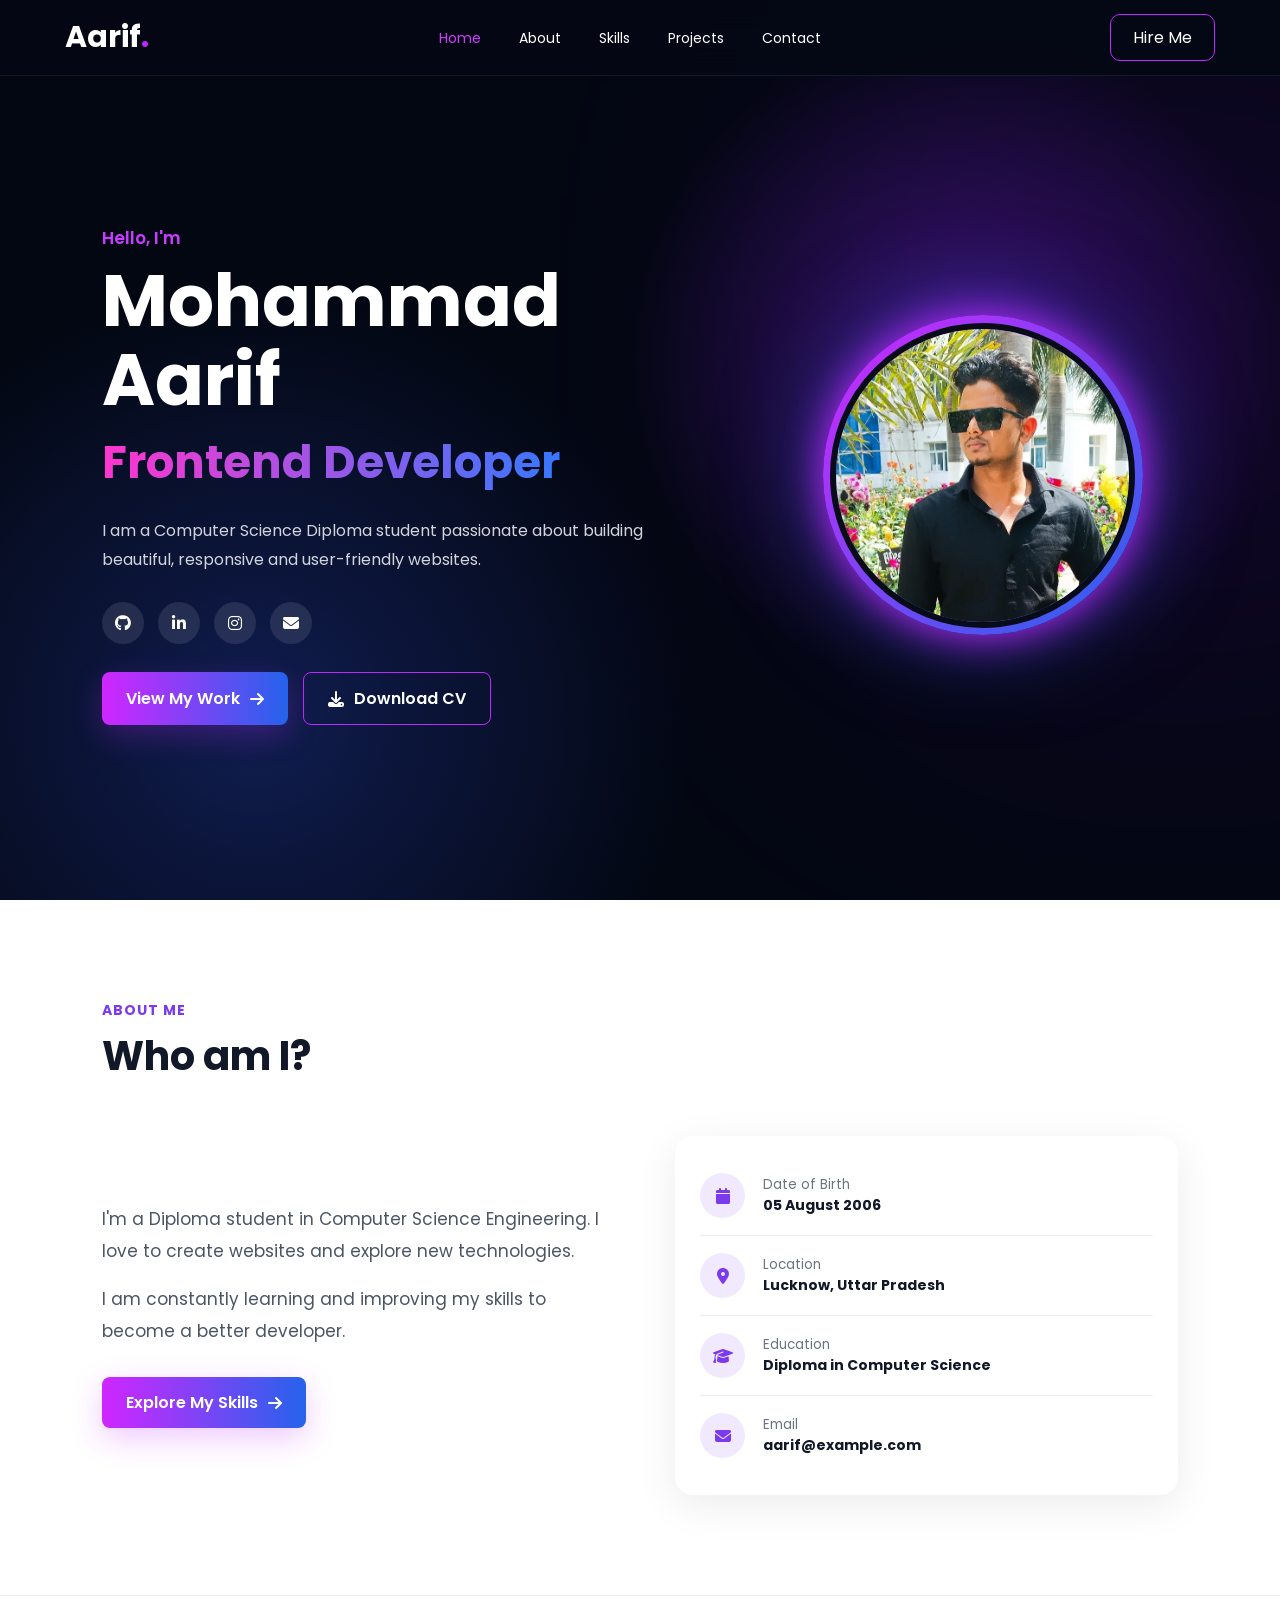
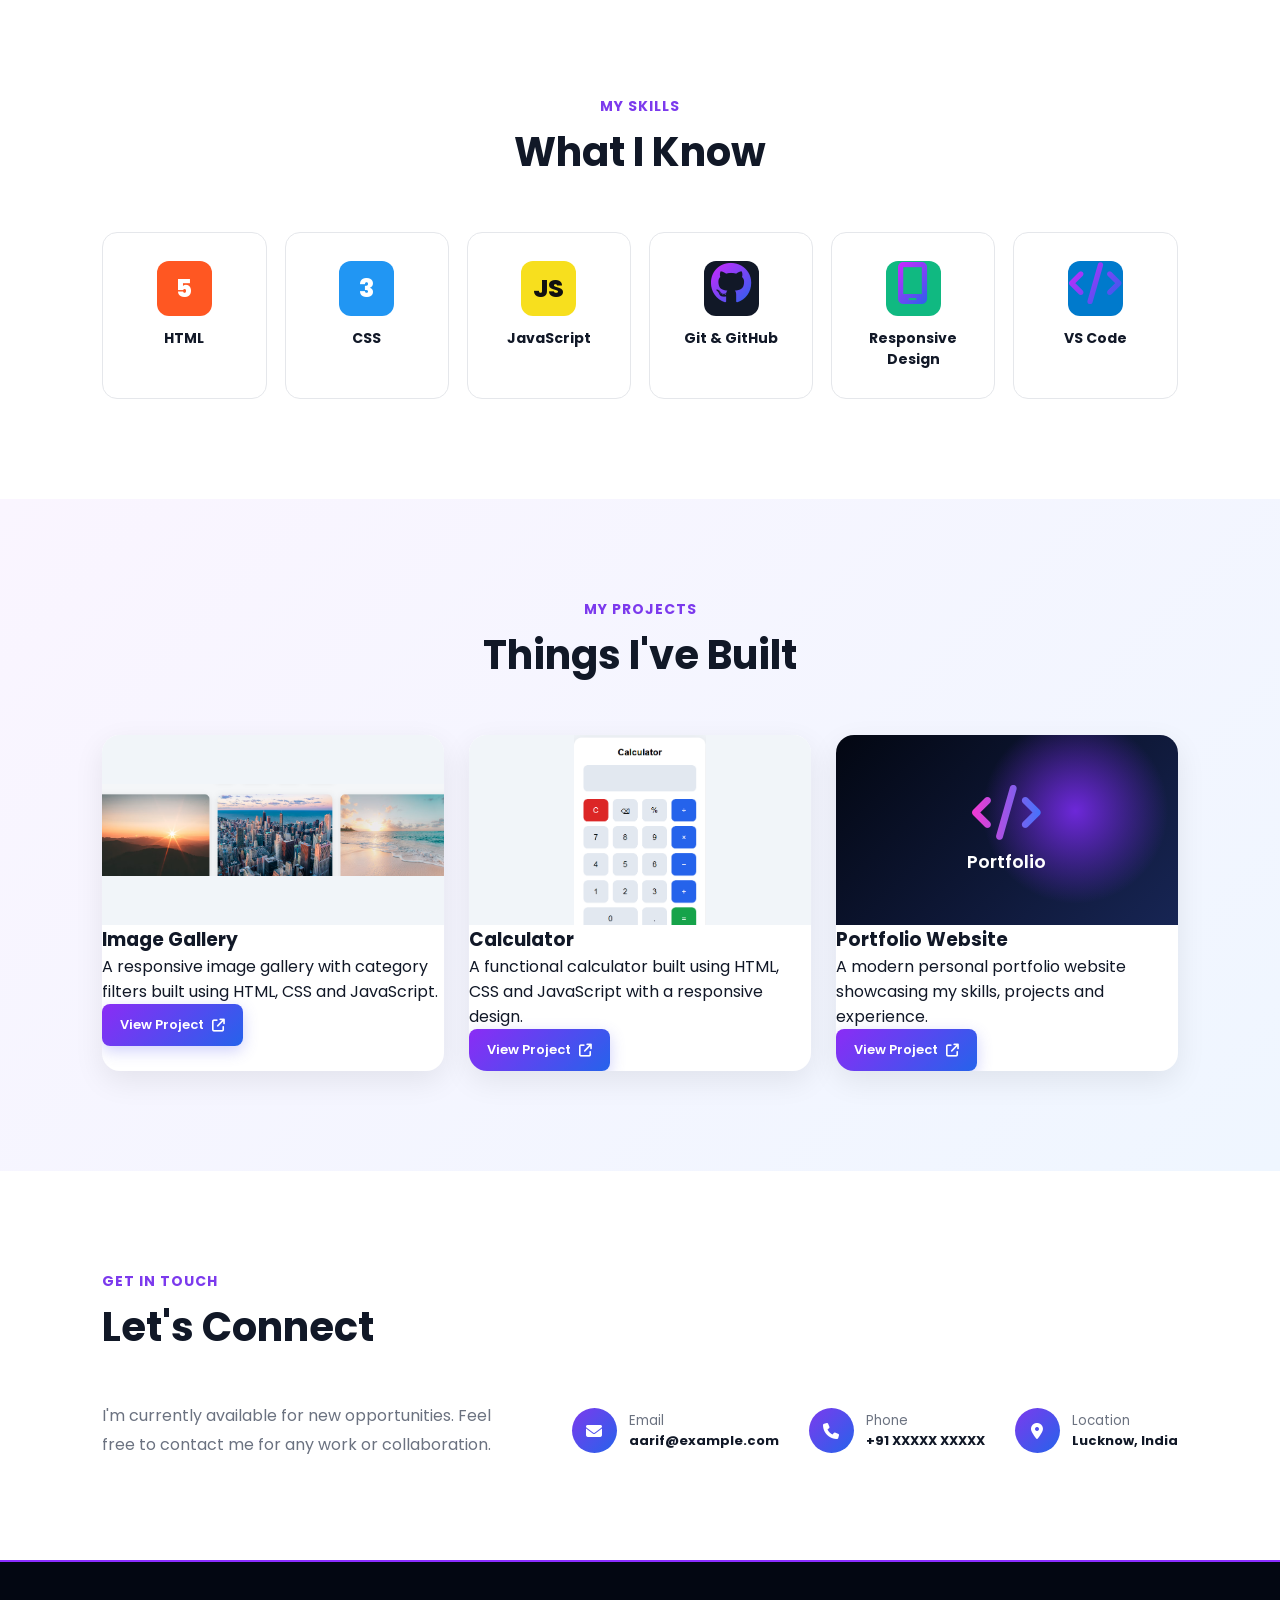
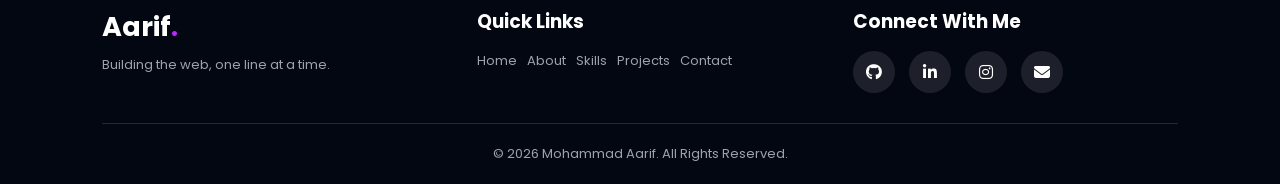
==== Task 3     portfolio/index.html @ 103c1649 "Added CodeAlpha Frontend Development Tasks" ====
<!doctype html>
<html lang="en">
  <head>
    <meta charset="UTF-8" />
    <meta name="viewport" content="width=device-width, initial-scale=1.0" />

    <title>Mohammad Aarif | Frontend Developer</title>

    <link rel="stylesheet" href="style.css" />

    <!-- Font Awesome Icons -->
    <link
      rel="stylesheet"
      href="https://cdnjs.cloudflare.com/ajax/libs/font-awesome/6.5.2/css/all.min.css"
    />
  </head>

  <body>
    <!-- NAVBAR -->
    <header>
      <nav class="navbar">
        <a href="#home" class="logo"> Aarif<span>.</span> </a>

        <ul class="nav-links">
          <li><a href="#home" class="active">Home</a></li>
          <li><a href="#about">About</a></li>
          <li><a href="#skills">Skills</a></li>
          <li><a href="#projects">Projects</a></li>
          <li><a href="#contact">Contact</a></li>
        </ul>

        <a href="#contact" class="hire-btn">Hire Me</a>
      </nav>
    </header>

    <!-- HOME -->
    <section id="home" class="hero">
      <div class="hero-content">
        <p class="hello">Hello, I'm</p>

        <h1>Mohammad Aarif</h1>

        <h2>
          <span>Frontend Developer</span>
        </h2>

        <p class="hero-description">
          I am a Computer Science Diploma student passionate about building
          beautiful, responsive and user-friendly websites.
        </p>

        <div class="social-icons">
          <a href="#" target="_blank">
            <i class="fa-brands fa-github"></i>
          </a>

          <a href="#" target="_blank">
            <i class="fa-brands fa-linkedin-in"></i>
          </a>

          <a href="#" target="_blank">
            <i class="fa-brands fa-instagram"></i>
          </a>

          <a href="mailto:aarif@example.com">
            <i class="fa-solid fa-envelope"></i>
          </a>
        </div>

        <div class="hero-buttons">
          <a href="#projects" class="main-btn">
            View My Work <i class="fa-solid fa-arrow-right"></i>
          </a>

          <a href="#" class="cv-btn">
            <i class="fa-solid fa-download"></i>
            Download CV
          </a>
        </div>
      </div>

      <!-- PROFILE IMAGE -->
      <div class="hero-image">
        <div class="image-glow"></div>

        <img src="profile.jpg.jpg" alt="Mohammad Aarif" />
      </div>
    </section>

    <!-- ABOUT -->
    <section id="about" class="about section">
      <div class="section-title">
        <p>ABOUT ME</p>
        <h2>Who am I?</h2>
      </div>

      <div class="about-container">
        <div class="about-text">
          <p>
            I'm a Diploma student in Computer Science Engineering. I love to
            create websites and explore new technologies.
          </p>

          <p>
            I am constantly learning and improving my skills to become a better
            developer.
          </p>

          <a href="#skills" class="main-btn">
            Explore My Skills
            <i class="fa-solid fa-arrow-right"></i>
          </a>
        </div>

        <div class="about-info">
          <div class="info-item">
            <i class="fa-solid fa-calendar"></i>
            <div>
              <small>Date of Birth</small>
              <strong>05 August 2006</strong>
            </div>
          </div>

          <div class="info-item">
            <i class="fa-solid fa-location-dot"></i>
            <div>
              <small>Location</small>
              <strong>Lucknow, Uttar Pradesh</strong>
            </div>
          </div>

          <div class="info-item">
            <i class="fa-solid fa-graduation-cap"></i>
            <div>
              <small>Education</small>
              <strong>Diploma in Computer Science</strong>
            </div>
          </div>

          <div class="info-item">
            <i class="fa-solid fa-envelope"></i>
            <div>
              <small>Email</small>
              <strong>aarif@example.com</strong>
            </div>
          </div>
        </div>
      </div>
    </section>

    <!-- SKILLS -->
    <section id="skills" class="skills section">
      <div class="section-title center">
        <p>MY SKILLS</p>
        <h2>What I Know</h2>
      </div>

      <div class="skills-container">
        <div class="skill-card html-skill">
          <div class="skill-logo">5</div>
          <h3>HTML</h3>
        </div>

        <div class="skill-card css-skill">
          <div class="skill-logo">3</div>
          <h3>CSS</h3>
        </div>

        <div class="skill-card js-skill">
          <div class="skill-logo">JS</div>
          <h3>JavaScript</h3>
        </div>

        <div class="skill-card github-skill">
          <div class="skill-logo">
            <i class="fa-brands fa-github"></i>
          </div>
          <h3>Git & GitHub</h3>
        </div>

        <div class="skill-card responsive-skill">
          <div class="skill-logo">
            <i class="fa-solid fa-mobile-screen"></i>
          </div>
          <h3>Responsive Design</h3>
        </div>

        <div class="skill-card vscode-skill">
          <div class="skill-logo">
            <i class="fa-solid fa-code"></i>
          </div>
          <h3>VS Code</h3>
        </div>
      </div>
    </section>

    <!-- PROJECTS -->
    <section id="projects" class="projects section">
      <div class="section-title center">
        <p>MY PROJECTS</p>
        <h2>Things I've Built</h2>
      </div>

      <div class="projects-container">
        <!-- IMAGE GALLERY -->
        <div class="project-card">
          <div class="project-image">
            <img src="gallery.png.png" alt="Image Gallery Project" />
          </div>

          <div class="project-content">
            <h3>Image Gallery</h3>

            <p>
              A responsive image gallery with category filters built using HTML,
              CSS and JavaScript.
            </p>

            <a
              href="https://m-aarif-coder.github.io/CodeAlfa-frontend-task/task-1-image-gallery/"
              style="
                display: inline-flex;
                align-items: center;
                gap: 8px;
                padding: 11px 18px;
                background: linear-gradient(135deg, #8b2cf5, #2563eb);
                color: white;
                border-radius: 8px;
                text-decoration: none;
                font-size: 13px;
                font-weight: 600;
                box-shadow: 0 5px 15px rgba(99, 102, 241, 0.3);
              "
            >
              View Project
              <i class="fa-solid fa-arrow-up-right-from-square"></i>
            </a>
          </div>
        </div>

        <!-- CALCULATOR -->
        <div class="project-card">
          <div class="project-image">
            <img src="calcuator.png.png" alt="Calculator Project" />
          </div>

          <div class="project-content">
            <h3>Calculator</h3>

            <p>
              A functional calculator built using HTML, CSS and JavaScript with
              a responsive design.
            </p>

            <a
              href="https://m-aarif-coder.github.io/CodeAlfa-frontend-task/task-2-calculator/"
              style="
                display: inline-flex;
                align-items: center;
                gap: 8px;
                padding: 11px 18px;
                background: linear-gradient(135deg, #8b2cf5, #2563eb);
                color: white;
                border-radius: 8px;
                text-decoration: none;
                font-size: 13px;
                font-weight: 600;
                box-shadow: 0 5px 15px rgba(99, 102, 241, 0.3);
              "
            >
              View Project
              <i class="fa-solid fa-arrow-up-right-from-square"></i>
            </a>
          </div>
        </div>

        <!-- PORTFOLIO -->
        <div class="project-card">
          <div class="project-image portfolio-project">
            <div>
              <i class="fa-solid fa-code"></i>
              <span>Portfolio</span>
            </div>
          </div>

          <div class="project-content">
            <h3>Portfolio Website</h3>

            <p>
              A modern personal portfolio website showcasing my skills, projects
              and experience.
            </p>

            <a
              href="https://m-aarif-coder.github.io/CodeAlfa-frontend-task/task-3-portfolio/"
              style="
                display: inline-flex;
                align-items: center;
                gap: 8px;
                padding: 11px 18px;
                background: linear-gradient(135deg, #8b2cf5, #2563eb);
                color: white;
                border-radius: 8px;
                text-decoration: none;
                font-size: 13px;
                font-weight: 600;
                box-shadow: 0 5px 15px rgba(99, 102, 241, 0.3);
              "
            >
              View Project
              <i class="fa-solid fa-arrow-up-right-from-square"></i>
            </a>
          </div>
        </div>
      </div>
    </section>

    <!-- CONTACT -->
    <section id="contact" class="contact section">
      <div class="section-title">
        <p>GET IN TOUCH</p>
        <h2>Let's Connect</h2>
      </div>

      <div class="contact-container">
        <div class="contact-text">
          <p>
            I'm currently available for new opportunities. Feel free to contact
            me for any work or collaboration.
          </p>
        </div>

        <div class="contact-info">
          <div class="contact-item">
            <i class="fa-solid fa-envelope"></i>
            <div>
              <small>Email</small>
              <strong>aarif@example.com</strong>
            </div>
          </div>

          <div class="contact-item">
            <i class="fa-solid fa-phone"></i>
            <div>
              <small>Phone</small>
              <strong>+91 XXXXX XXXXX</strong>
            </div>
          </div>

          <div class="contact-item">
            <i class="fa-solid fa-location-dot"></i>
            <div>
              <small>Location</small>
              <strong>Lucknow, India</strong>
            </div>
          </div>
        </div>
      </div>
    </section>

    <!-- FOOTER -->
    <footer>
      <div class="footer-container">
        <div>
          <h2>Aarif<span>.</span></h2>
          <p>Building the web, one line at a time.</p>
        </div>

        <div>
          <h3>Quick Links</h3>

          <div class="footer-links">
            <a href="#home">Home</a>
            <a href="#about">About</a>
            <a href="#skills">Skills</a>
            <a href="#projects">Projects</a>
            <a href="#contact">Contact</a>
          </div>
        </div>

        <div>
          <h3>Connect With Me</h3>

          <div class="social-icons footer-social">
            <a href="#">
              <i class="fa-brands fa-github"></i>
            </a>

            <a href="#">
              <i class="fa-brands fa-linkedin-in"></i>
            </a>

            <a href="#">
              <i class="fa-brands fa-instagram"></i>
            </a>

            <a href="mailto:aarif@example.com">
              <i class="fa-solid fa-envelope"></i>
            </a>
          </div>
        </div>
      </div>

      <div class="copyright">© 2026 Mohammad Aarif. All Rights Reserved.</div>
    </footer>

    <!-- SCROLL TOP -->
    <button id="scrollTop">
      <i class="fa-solid fa-arrow-up"></i>
    </button>

    <script src="script.js"></script>
  </body>
</html>
---- Task 3     portfolio/style.css ----
@import url('https://fonts.googleapis.com/css2?family=Poppins:wght@300;400;500;600;700;800&display=swap');

* {
    margin: 0;
    padding: 0;
    box-sizing: border-box;
    scroll-behavior: smooth;
}

body {
    font-family: 'Poppins', sans-serif;
    color: #111827;
    background: #ffffff;
    overflow-x: hidden;
}

a {
    text-decoration: none;
}

ul {
    list-style: none;
}


/* ================= NAVBAR ================= */

header {
    position: fixed;
    top: 0;
    width: 100%;
    z-index: 1000;
    background: rgba(5, 8, 20, 0.9);
    backdrop-filter: blur(15px);
    border-bottom: 1px solid rgba(255,255,255,0.08);
}

.navbar {
    max-width: 1200px;
    margin: auto;
    height: 75px;
    padding: 0 25px;

    display: flex;
    align-items: center;
    justify-content: space-between;
}

.logo {
    color: white;
    font-size: 30px;
    font-weight: 700;
}

.logo span,
footer span {
    color: #c026ff;
}

.nav-links {
    display: flex;
    gap: 38px;
}

.nav-links a {
    color: white;
    font-size: 14px;
    transition: 0.3s;
}

.nav-links a:hover,
.nav-links a.active {
    color: #d13cff;
}

.hire-btn {
    color: white;
    border: 1px solid #c026ff;
    padding: 10px 22px;
    border-radius: 10px;
    transition: 0.3s;
}

.hire-btn:hover {
    background: linear-gradient(90deg, #c026ff, #2563eb);
}


/* ================= HERO ================= */

.hero {
    min-height: 100vh;
    padding: 130px 8% 80px;

    display: flex;
    align-items: center;
    justify-content: space-between;

    position: relative;
    overflow: hidden;

    color: white;

    background:
        radial-gradient(circle at 75% 40%, #35136b 0%, transparent 30%),
        radial-gradient(circle at 20% 80%, #101d50 0%, transparent 35%),
        #030712;
}

.hero::before {
    content: "";
    position: absolute;
    width: 500px;
    height: 500px;
    background: #9d00ff;
    filter: blur(180px);
    opacity: 0.15;
    right: -150px;
    top: 100px;
}

.hero-content {
    max-width: 650px;
    z-index: 2;
}

.hello {
    color: #c83cff;
    font-size: 17px;
    font-weight: 600;
}

.hero h1 {
    font-size: clamp(45px, 6vw, 72px);
    line-height: 1.1;
    margin: 10px 0;
}

.hero h2 {
    font-size: clamp(28px, 4vw, 45px);
    margin-bottom: 20px;
}

.hero h2 span {
    background: linear-gradient(90deg, #ff35cf, #3678ff);
    -webkit-background-clip: text;
    color: transparent;
}

.hero-description {
    color: #d1d5db;
    line-height: 1.8;
    max-width: 600px;
}

.social-icons {
    display: flex;
    gap: 14px;
    margin: 28px 0;
}

.social-icons a {
    width: 42px;
    height: 42px;

    display: flex;
    align-items: center;
    justify-content: center;

    color: white;
    background: rgba(255,255,255,0.1);
    border-radius: 50%;

    transition: 0.3s;
}

.social-icons a:hover {
    transform: translateY(-5px);
    background: linear-gradient(135deg, #c026ff, #2563eb);
}

.hero-buttons {
    display: flex;
    gap: 15px;
    flex-wrap: wrap;
}

.main-btn,
.cv-btn {
    display: inline-flex;
    align-items: center;
    gap: 10px;

    padding: 13px 24px;
    border-radius: 8px;
    font-weight: 600;

    transition: 0.3s;
}

.main-btn {
    color: white;
    background: linear-gradient(90deg, #d026ff, #2563eb);
    box-shadow: 0 10px 30px rgba(192,38,255,0.25);
}

.main-btn:hover {
    transform: translateY(-3px);
}

.cv-btn {
    color: white;
    border: 1px solid #c026ff;
}

.cv-btn:hover {
    background: rgba(192,38,255,0.15);
}


/* PROFILE IMAGE */

.hero-image {
    width: 390px;
    height: 390px;
    position: relative;
    display: flex;
    align-items: center;
    justify-content: center;
}

.hero-image::before {
    content: "";
    position: absolute;
    width: 320px;
    height: 320px;

    border-radius: 50%;

    background: linear-gradient(135deg, #d026ff, #2563eb);

    box-shadow:
        0 0 40px #c026ff,
        0 0 100px rgba(37,99,235,0.5);
}

.hero-image img {
    width: 305px;
    height: 305px;

    object-fit: cover;
    border-radius: 50%;

    position: relative;
    z-index: 2;

    border: 6px solid #080b18;
}


/* ================= SECTIONS ================= */

.section {
    padding: 100px 8%;
}

.section-title p {
    color: #7c3aed;
    font-size: 14px;
    font-weight: 700;
    letter-spacing: 1px;
}

.section-title h2 {
    font-size: 40px;
    margin-top: 5px;
}

.center {
    text-align: center;
}


/* ================= ABOUT ================= */

.about {
    background: #ffffff;
}

.about-container {
    max-width: 1150px;
    margin: 50px auto 0;

    display: grid;
    grid-template-columns: 1fr 1fr;
    gap: 70px;
    align-items: center;
}

.about-text p {
    font-size: 17px;
    color: #4b5563;
    line-height: 1.9;
    margin-bottom: 15px;
}

.about-text .main-btn {
    margin-top: 15px;
}

.about-info {
    padding: 20px 25px;

    background: white;
    border-radius: 18px;

    box-shadow: 0 10px 40px rgba(0,0,0,0.08);
}

.info-item {
    display: flex;
    align-items: center;
    gap: 18px;

    padding: 17px 0;
    border-bottom: 1px solid #eee;
}

.info-item:last-child {
    border-bottom: none;
}

.info-item > i {
    width: 45px;
    height: 45px;

    display: flex;
    align-items: center;
    justify-content: center;

    border-radius: 50%;

    color: #7c3aed;
    background: #f1eaff;
}

.info-item div {
    display: flex;
    flex-direction: column;
}

.info-item small {
    color: #6b7280;
}

.info-item strong {
    font-size: 14px;
}


/* ================= SKILLS ================= */

.skills {
    border-top: 1px solid #eee;
}

.skills-container {
    max-width: 1100px;
    margin: 50px auto 0;

    display: grid;
    grid-template-columns: repeat(6, 1fr);
    gap: 18px;
}

.skill-card {
    padding: 28px 10px;

    border: 1px solid #e5e7eb;
    border-radius: 15px;

    text-align: center;

    background: white;

    transition: 0.3s;
}

.skill-card:hover {
    transform: translateY(-8px);
    box-shadow: 0 15px 30px rgba(0,0,0,0.1);
}

.skill-card i {
    font-size: 42px;
    margin-bottom: 12px;

    background: linear-gradient(135deg, #d026ff, #2563eb);
    -webkit-background-clip: text;
    color: transparent;
}

.skill-card h3 {
    font-size: 14px;
}


/* ================= PROJECTS ================= */

.projects {
    background: linear-gradient(135deg, #faf5ff, #eff6ff);
}

.projects-container {
    max-width: 1100px;
    margin: 50px auto 0;

    display: grid;
    grid-template-columns: repeat(3, 1fr);
    gap: 25px;
}

.project-card {
    background: white;
    border-radius: 18px;
    overflow: hidden;

    box-shadow: 0 10px 30px rgba(0,0,0,0.08);

    transition: 0.3s;
}

.project-card:hover {
    transform: translateY(-8px);
}

.project-image {
    height: 190px;
    overflow: hidden;
    background: #f1f5f9;
    display: flex;
    align-items: center;
    justify-content: center;
}

.project-image img {
    width: 100%;
    height: 100%;
    object-fit: contain;
    display: block;
    background: #f1f5f9;
    transition: 0.5s;
}

.project-card:hover .project-image img {
    transform: scale(1.05);
}


/* Portfolio Project */

.portfolio-project {
    height: 190px;

    display: flex;
    align-items: center;
    justify-content: center;

    background:
        radial-gradient(circle at 70% 40%, #6d28d9, transparent 35%),
        linear-gradient(135deg, #030712, #172554);

    color: white;
}

.portfolio-project div {
    text-align: center;
}

.portfolio-project i {
    display: block;
    font-size: 55px;

    margin-bottom: 8px;

    background: linear-gradient(90deg, #ff35cf, #3678ff);
    -webkit-background-clip: text;
    color: transparent;
}

.portfolio-project span {
    font-size: 18px;
    font-weight: 600;
}

/* ================= CONTACT ================= */

.contact {
    background: white;
}

.contact-container {
    max-width: 1100px;
    margin: 45px auto 0;

    display: flex;
    justify-content: space-between;
    gap: 50px;
    align-items: center;
}

.contact-text {
    max-width: 400px;
    color: #6b7280;
    line-height: 1.8;
}

.contact-info {
    display: flex;
    gap: 30px;
}

.contact-item {
    display: flex;
    gap: 12px;
    align-items: center;
}

.contact-item > i {
    width: 45px;
    height: 45px;

    display: flex;
    align-items: center;
    justify-content: center;

    border-radius: 50%;

    color: white;
    background: linear-gradient(135deg, #7c3aed, #2563eb);
}

.contact-item div {
    display: flex;
    flex-direction: column;
}

.contact-item small {
    color: #6b7280;
}

.contact-item strong {
    font-size: 13px;
}


/* ================= FOOTER ================= */

footer {
    background: #030712;
    color: white;
    padding: 45px 8% 20px;
    border-top: 2px solid #8b2cff;
}

.footer-container {
    max-width: 1100px;
    margin: auto;

    display: grid;
    grid-template-columns: 1fr 1fr 1fr;
    gap: 50px;
}

.footer-container h2 {
    font-size: 27px;
}

.footer-container p {
    color: #9ca3af;
    margin-top: 8px;
    font-size: 13px;
}

.footer-container h3 {
    margin-bottom: 15px;
}

.footer-links {
    display: flex;
    flex-wrap: wrap;
    gap: 10px;
}

.footer-links a {
    color: #9ca3af;
    font-size: 13px;
}

.footer-links a:hover {
    color: #c026ff;
}

.footer-social {
    margin: 0;
}

.copyright {
    max-width: 1100px;
    margin: 30px auto 0;
    padding-top: 20px;

    border-top: 1px solid #1f2937;

    text-align: center;
    color: #9ca3af;
    font-size: 13px;
}


/* SCROLL TOP */

#scrollTop {
    position: fixed;
    right: 25px;
    bottom: 25px;

    width: 45px;
    height: 45px;

    border: none;
    border-radius: 6px;

    color: white;
    background: linear-gradient(135deg, #c026ff, #7c3aed);

    cursor: pointer;

    display: none;
}


/* ================= MOBILE ================= */

@media (max-width: 900px) {

    .nav-links {
        gap: 15px;
    }

    .hero {
        text-align: center;
        flex-direction: column;
        gap: 60px;
    }

    .social-icons,
    .hero-buttons {
        justify-content: center;
    }

    .about-container {
        grid-template-columns: 1fr;
    }

    .skills-container {
        grid-template-columns: repeat(3, 1fr);
    }

    .projects-container {
        grid-template-columns: 1fr 1fr;
    }

    .contact-container {
        flex-direction: column;
        align-items: flex-start;
    }

    .contact-info {
        flex-wrap: wrap;
    }
}


@media (max-width: 600px) {

    .navbar {
        height: auto;
        padding: 15px;
        flex-wrap: wrap;
        gap: 15px;
    }

    .nav-links {
        order: 3;
        width: 100%;
        justify-content: center;
        flex-wrap: wrap;
    }

    .hire-btn {
        display: none;
    }

    .hero {
        padding-top: 160px;
    }

    .hero-image {
        width: 300px;
        height: 300px;
    }

    .hero-image::before {
        width: 245px;
        height: 245px;
    }

    .hero-image img {
        width: 230px;
        height: 230px;
    }

    .skills-container {
        grid-template-columns: 1fr 1fr;
    }

    .projects-container {
        grid-template-columns: 1fr;
    }

    .contact-info {
        flex-direction: column;
    }

    .footer-container {
        grid-template-columns: 1fr;
    }
}

.skill-logo {
    width: 55px;
    height: 55px;

    margin: 0 auto 12px;

    display: flex;
    align-items: center;
    justify-content: center;

    border-radius: 12px;

    font-size: 25px;
    font-weight: 800;
}

.html-skill .skill-logo {
    background: #ff5722;
    color: white;
}

.css-skill .skill-logo {
    background: #2196f3;
    color: white;
}

.js-skill .skill-logo {
    background: #f7df1e;
    color: #111;
}

.github-skill .skill-logo {
    background: #111827;
    color: white;
}

.responsive-skill .skill-logo {
    background: #10b981;
    color: white;
}

.vscode-skill .skill-logo {
    background: #007acc;
    color: white;
}

.skill-card:hover .skill-logo {
    transform: scale(1.1) rotate(3deg);
}

.skill-logo {
    transition: 0.3s;
}
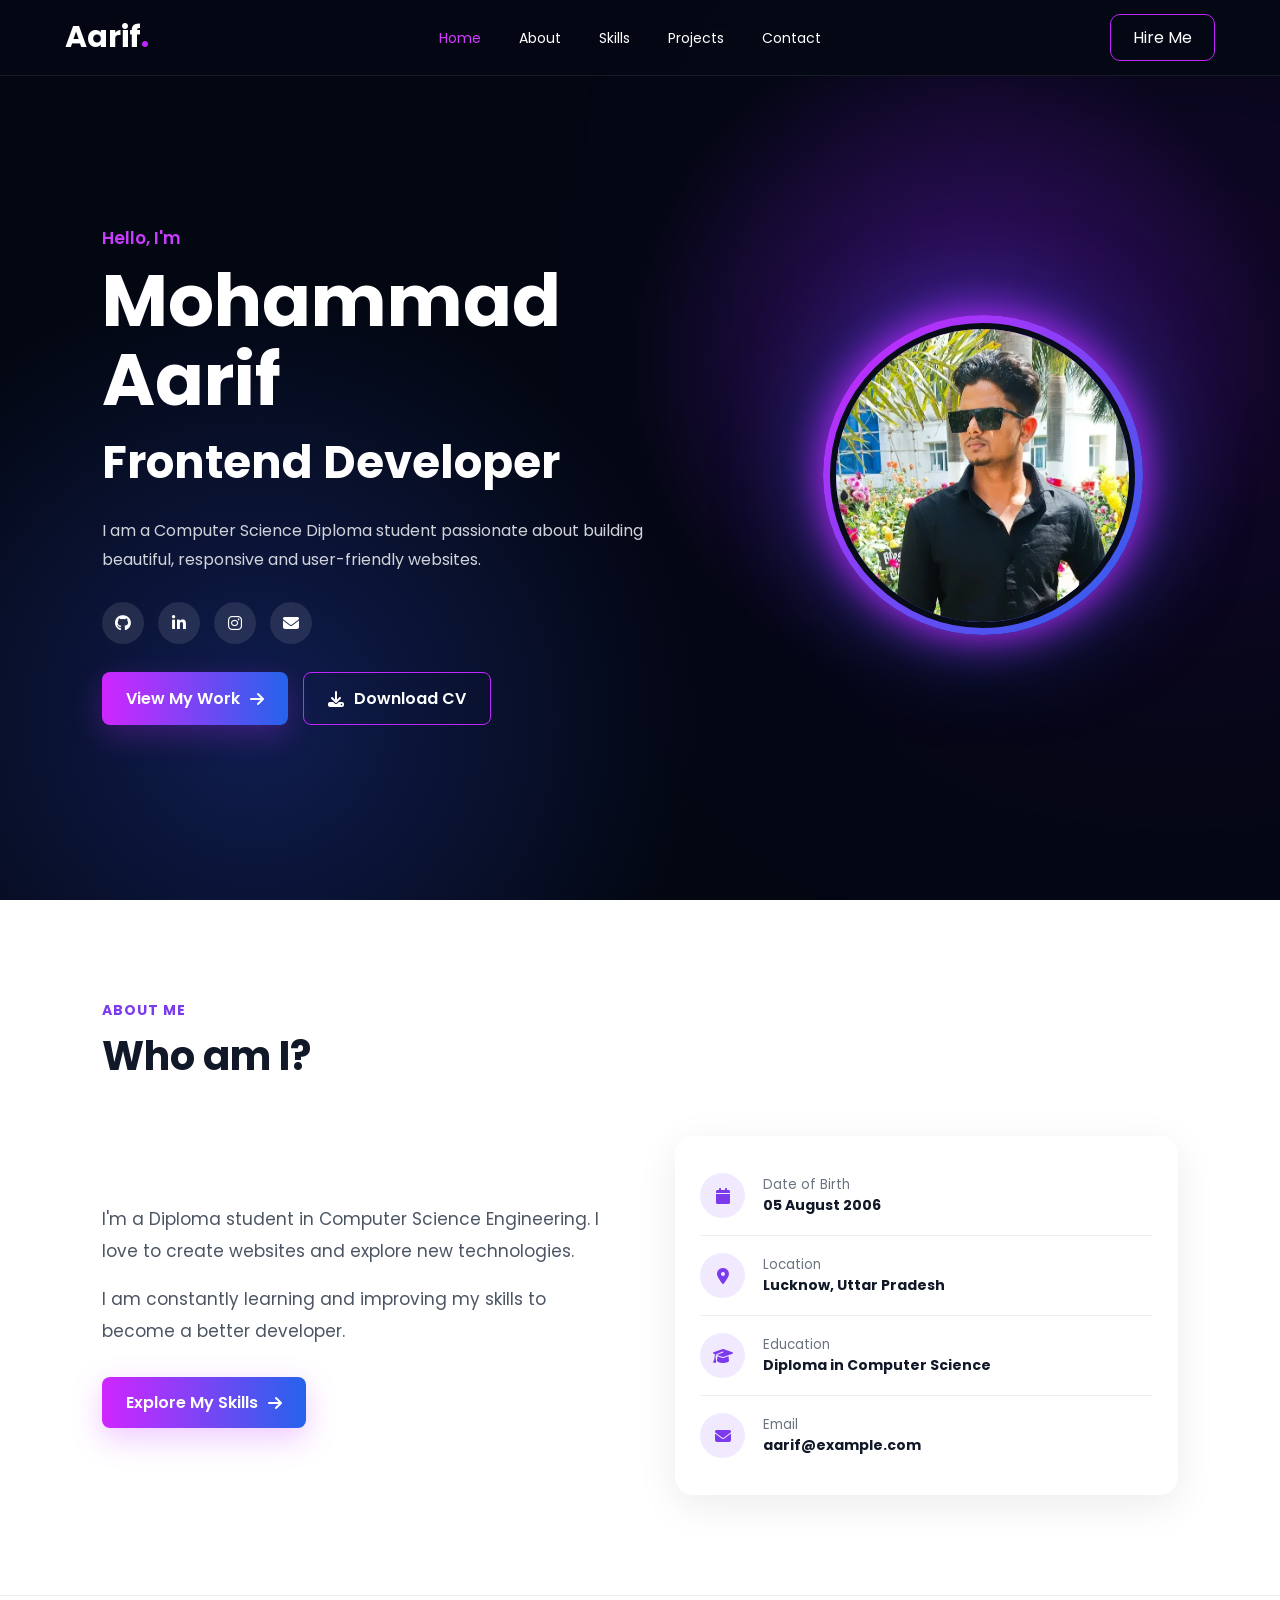
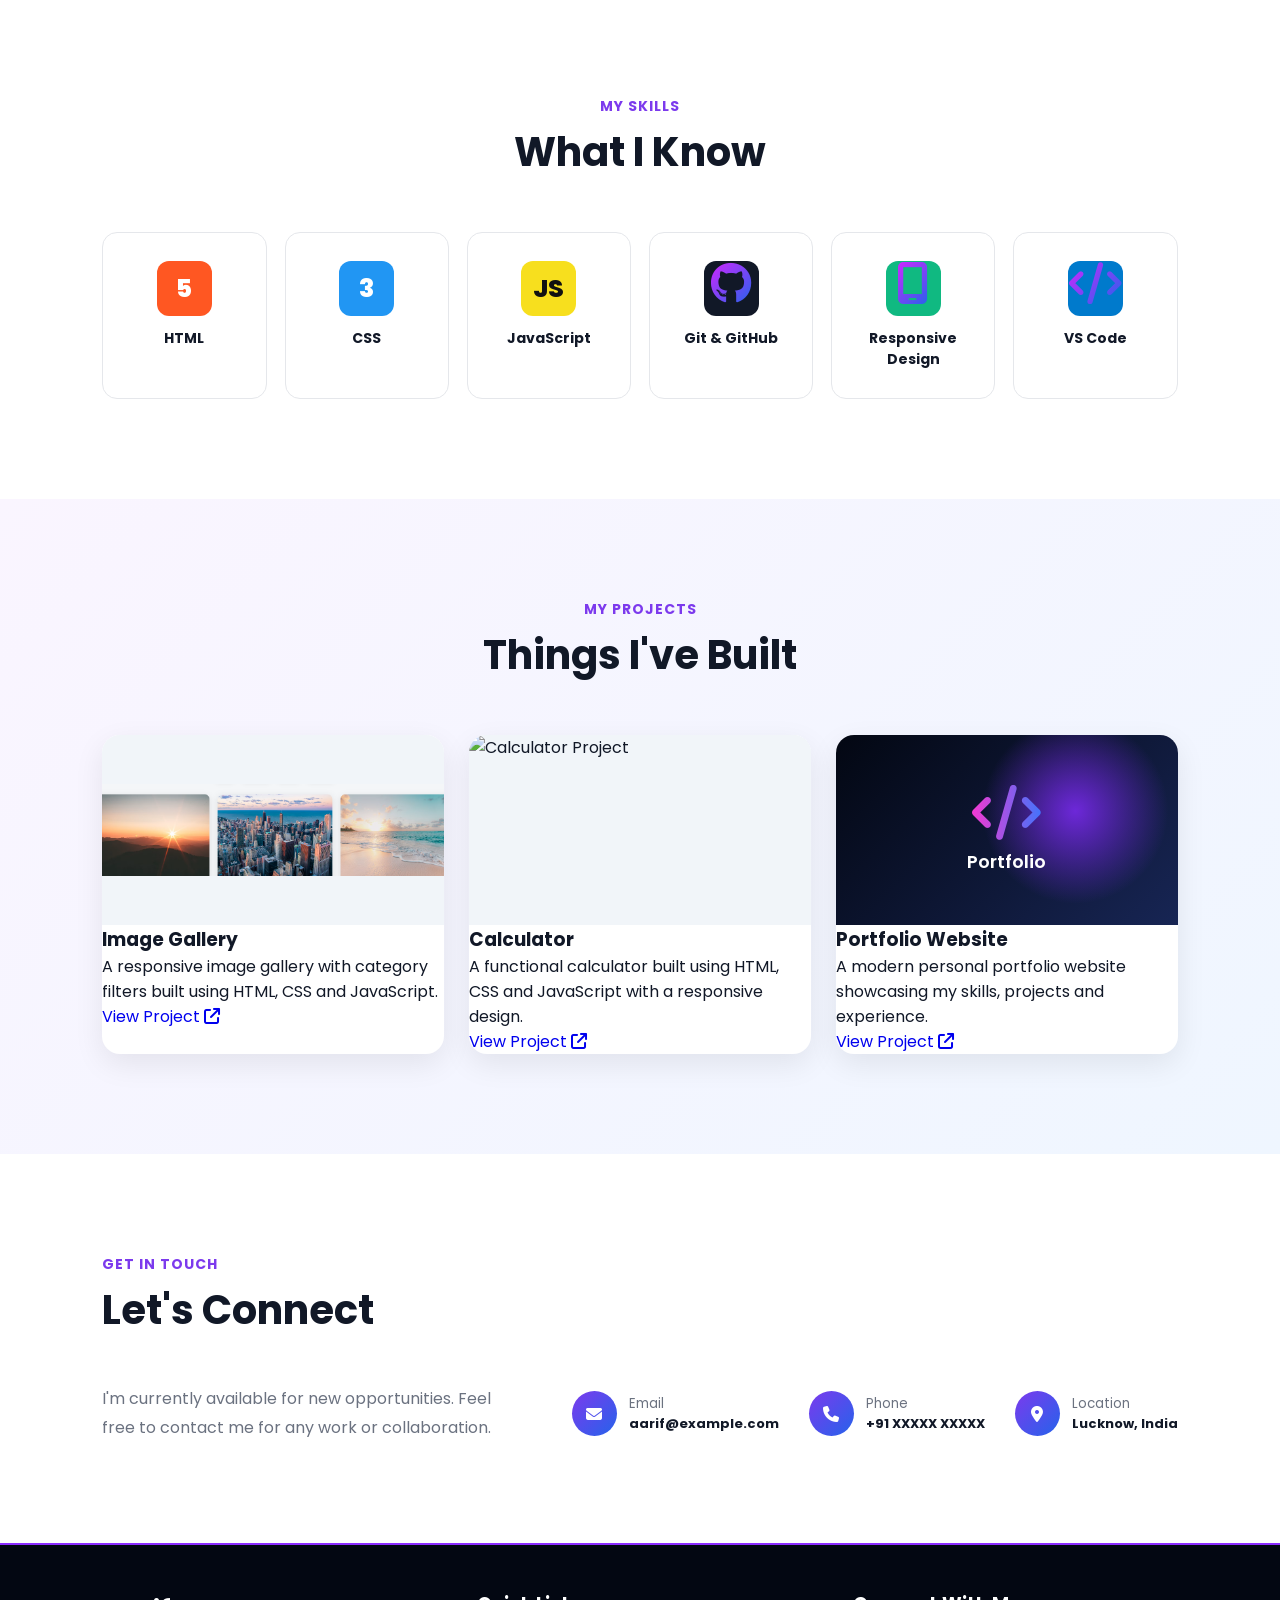
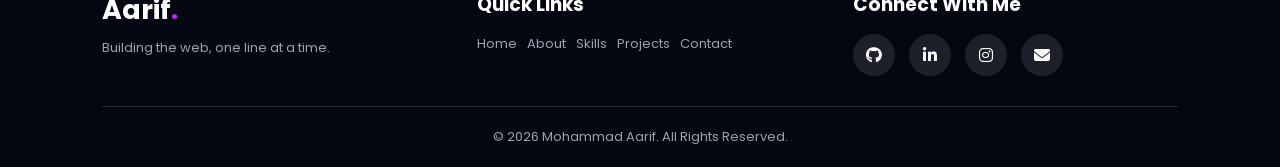
==== commit 34057946: "Update index.html" ====
--- a/Task 3     portfolio/index.html
+++ b/Task 3     portfolio/index.html
@@ -1,414 +1,459 @@
-<!doctype html>
+<!DOCTYPE html>
 <html lang="en">
-  <head>
-    <meta charset="UTF-8" />
-    <meta name="viewport" content="width=device-width, initial-scale=1.0" />
+<head>
+    <meta charset="UTF-8">
+    <meta name="viewport" content="width=device-width, initial-scale=1.0">
 
     <title>Mohammad Aarif | Frontend Developer</title>
 
-    <link rel="stylesheet" href="style.css" />
+    <link rel="stylesheet" href="style.css">
 
     <!-- Font Awesome Icons -->
     <link
-      rel="stylesheet"
-      href="https://cdnjs.cloudflare.com/ajax/libs/font-awesome/6.5.2/css/all.min.css"
-    />
-  </head>
-
-  <body>
+        rel="stylesheet"
+        href="https://cdnjs.cloudflare.com/ajax/libs/font-awesome/6.5.2/css/all.min.css"
+    >
+</head>
+
+<body>
+
     <!-- NAVBAR -->
     <header>
-      <nav class="navbar">
-        <a href="#home" class="logo"> Aarif<span>.</span> </a>
-
-        <ul class="nav-links">
-          <li><a href="#home" class="active">Home</a></li>
-          <li><a href="#about">About</a></li>
-          <li><a href="#skills">Skills</a></li>
-          <li><a href="#projects">Projects</a></li>
-          <li><a href="#contact">Contact</a></li>
-        </ul>
-
-        <a href="#contact" class="hire-btn">Hire Me</a>
-      </nav>
+        <nav class="navbar">
+            <a href="#home" class="logo">Aarif<span>.</span></a>
+
+            <ul class="nav-links">
+                <li><a href="#home" class="active">Home</a></li>
+                <li><a href="#about">About</a></li>
+                <li><a href="#skills">Skills</a></li>
+                <li><a href="#projects">Projects</a></li>
+                <li><a href="#contact">Contact</a></li>
+            </ul>
+
+            <a href="#contact" class="hire-btn">Hire Me</a>
+        </nav>
     </header>
+
 
     <!-- HOME -->
     <section id="home" class="hero">
-      <div class="hero-content">
-        <p class="hello">Hello, I'm</p>
-
-        <h1>Mohammad Aarif</h1>
-
-        <h2>
-          <span>Frontend Developer</span>
-        </h2>
-
-        <p class="hero-description">
-          I am a Computer Science Diploma student passionate about building
-          beautiful, responsive and user-friendly websites.
-        </p>
-
-        <div class="social-icons">
-          <a href="#" target="_blank">
-            <i class="fa-brands fa-github"></i>
-          </a>
-
-          <a href="#" target="_blank">
-            <i class="fa-brands fa-linkedin-in"></i>
-          </a>
-
-          <a href="#" target="_blank">
-            <i class="fa-brands fa-instagram"></i>
-          </a>
-
-          <a href="mailto:aarif@example.com">
-            <i class="fa-solid fa-envelope"></i>
-          </a>
-        </div>
-
-        <div class="hero-buttons">
-          <a href="#projects" class="main-btn">
-            View My Work <i class="fa-solid fa-arrow-right"></i>
-          </a>
-
-          <a href="#" class="cv-btn">
-            <i class="fa-solid fa-download"></i>
-            Download CV
-          </a>
-        </div>
-      </div>
-
-      <!-- PROFILE IMAGE -->
-      <div class="hero-image">
-        <div class="image-glow"></div>
-
-        <img src="profile.jpg.jpg" alt="Mohammad Aarif" />
-      </div>
+
+        <div class="hero-content">
+
+            <p class="hello">Hello, I'm</p>
+
+            <h1>Mohammad Aarif</h1>
+
+            <h2>Frontend Developer</h2>
+
+            <p class="hero-description">
+                I am a Computer Science Diploma student passionate about
+                building beautiful, responsive and user-friendly websites.
+            </p>
+
+            <div class="social-icons">
+
+                <a href="#" target="_blank">
+                    <i class="fa-brands fa-github"></i>
+                </a>
+
+                <a href="#" target="_blank">
+                    <i class="fa-brands fa-linkedin-in"></i>
+                </a>
+
+                <a href="#" target="_blank">
+                    <i class="fa-brands fa-instagram"></i>
+                </a>
+
+                <a href="mailto:aarif@example.com">
+                    <i class="fa-solid fa-envelope"></i>
+                </a>
+
+            </div>
+
+            <div class="hero-buttons">
+
+                <a href="#projects" class="main-btn">
+                    View My Work
+                    <i class="fa-solid fa-arrow-right"></i>
+                </a>
+
+                <a href="#" class="cv-btn">
+                    <i class="fa-solid fa-download"></i>
+                    Download CV
+                </a>
+
+            </div>
+
+        </div>
+
+
+        <!-- PROFILE IMAGE -->
+        <div class="hero-image">
+
+            <div class="image-glow"></div>
+
+            <img src="profile.jpg.jpg" alt="Mohammad Aarif">
+
+        </div>
+
     </section>
+
 
     <!-- ABOUT -->
     <section id="about" class="about section">
-      <div class="section-title">
-        <p>ABOUT ME</p>
-        <h2>Who am I?</h2>
-      </div>
-
-      <div class="about-container">
-        <div class="about-text">
-          <p>
-            I'm a Diploma student in Computer Science Engineering. I love to
-            create websites and explore new technologies.
-          </p>
-
-          <p>
-            I am constantly learning and improving my skills to become a better
-            developer.
-          </p>
-
-          <a href="#skills" class="main-btn">
-            Explore My Skills
-            <i class="fa-solid fa-arrow-right"></i>
-          </a>
-        </div>
-
-        <div class="about-info">
-          <div class="info-item">
-            <i class="fa-solid fa-calendar"></i>
-            <div>
-              <small>Date of Birth</small>
-              <strong>05 August 2006</strong>
-            </div>
-          </div>
-
-          <div class="info-item">
-            <i class="fa-solid fa-location-dot"></i>
-            <div>
-              <small>Location</small>
-              <strong>Lucknow, Uttar Pradesh</strong>
-            </div>
-          </div>
-
-          <div class="info-item">
-            <i class="fa-solid fa-graduation-cap"></i>
-            <div>
-              <small>Education</small>
-              <strong>Diploma in Computer Science</strong>
-            </div>
-          </div>
-
-          <div class="info-item">
-            <i class="fa-solid fa-envelope"></i>
-            <div>
-              <small>Email</small>
-              <strong>aarif@example.com</strong>
-            </div>
-          </div>
-        </div>
-      </div>
+
+        <div class="section-title">
+            <p>ABOUT ME</p>
+            <h2>Who am I?</h2>
+        </div>
+
+        <div class="about-container">
+
+            <div class="about-text">
+
+                <p>
+                    I'm a Diploma student in Computer Science Engineering.
+                    I love to create websites and explore new technologies.
+                </p>
+
+                <p>
+                    I am constantly learning and improving my skills to
+                    become a better developer.
+                </p>
+
+                <a href="#skills" class="main-btn">
+                    Explore My Skills
+                    <i class="fa-solid fa-arrow-right"></i>
+                </a>
+
+            </div>
+
+
+            <div class="about-info">
+
+                <div class="info-item">
+                    <i class="fa-solid fa-calendar"></i>
+                    <div>
+                        <small>Date of Birth</small>
+                        <strong>05 August 2006</strong>
+                    </div>
+                </div>
+
+                <div class="info-item">
+                    <i class="fa-solid fa-location-dot"></i>
+                    <div>
+                        <small>Location</small>
+                        <strong>Lucknow, Uttar Pradesh</strong>
+                    </div>
+                </div>
+
+                <div class="info-item">
+                    <i class="fa-solid fa-graduation-cap"></i>
+                    <div>
+                        <small>Education</small>
+                        <strong>Diploma in Computer Science</strong>
+                    </div>
+                </div>
+
+                <div class="info-item">
+                    <i class="fa-solid fa-envelope"></i>
+                    <div>
+                        <small>Email</small>
+                        <strong>aarif@example.com</strong>
+                    </div>
+                </div>
+
+            </div>
+
+        </div>
+
     </section>
+
 
     <!-- SKILLS -->
     <section id="skills" class="skills section">
-      <div class="section-title center">
-        <p>MY SKILLS</p>
-        <h2>What I Know</h2>
-      </div>
-
-      <div class="skills-container">
-        <div class="skill-card html-skill">
-          <div class="skill-logo">5</div>
-          <h3>HTML</h3>
-        </div>
-
-        <div class="skill-card css-skill">
-          <div class="skill-logo">3</div>
-          <h3>CSS</h3>
-        </div>
-
-        <div class="skill-card js-skill">
-          <div class="skill-logo">JS</div>
-          <h3>JavaScript</h3>
-        </div>
-
-        <div class="skill-card github-skill">
-          <div class="skill-logo">
-            <i class="fa-brands fa-github"></i>
-          </div>
-          <h3>Git & GitHub</h3>
-        </div>
-
-        <div class="skill-card responsive-skill">
-          <div class="skill-logo">
-            <i class="fa-solid fa-mobile-screen"></i>
-          </div>
-          <h3>Responsive Design</h3>
-        </div>
-
-        <div class="skill-card vscode-skill">
-          <div class="skill-logo">
-            <i class="fa-solid fa-code"></i>
-          </div>
-          <h3>VS Code</h3>
-        </div>
-      </div>
+
+        <div class="section-title center">
+            <p>MY SKILLS</p>
+            <h2>What I Know</h2>
+        </div>
+
+        <div class="skills-container">
+
+            <div class="skill-card html-skill">
+                <div class="skill-logo">5</div>
+                <h3>HTML</h3>
+            </div>
+
+            <div class="skill-card css-skill">
+                <div class="skill-logo">3</div>
+                <h3>CSS</h3>
+            </div>
+
+            <div class="skill-card js-skill">
+                <div class="skill-logo">JS</div>
+                <h3>JavaScript</h3>
+            </div>
+
+            <div class="skill-card github-skill">
+                <div class="skill-logo">
+                    <i class="fa-brands fa-github"></i>
+                </div>
+                <h3>Git & GitHub</h3>
+            </div>
+
+            <div class="skill-card responsive-skill">
+                <div class="skill-logo">
+                    <i class="fa-solid fa-mobile-screen"></i>
+                </div>
+                <h3>Responsive Design</h3>
+            </div>
+
+            <div class="skill-card vscode-skill">
+                <div class="skill-logo">
+                    <i class="fa-solid fa-code"></i>
+                </div>
+                <h3>VS Code</h3>
+            </div>
+
+        </div>
+
     </section>
+
 
     <!-- PROJECTS -->
     <section id="projects" class="projects section">
-      <div class="section-title center">
-        <p>MY PROJECTS</p>
-        <h2>Things I've Built</h2>
-      </div>
-
-      <div class="projects-container">
-        <!-- IMAGE GALLERY -->
-        <div class="project-card">
-          <div class="project-image">
-            <img src="gallery.png.png" alt="Image Gallery Project" />
-          </div>
-
-          <div class="project-content">
-            <h3>Image Gallery</h3>
-
-            <p>
-              A responsive image gallery with category filters built using HTML,
-              CSS and JavaScript.
-            </p>
-
-            <a
-              href="https://m-aarif-coder.github.io/CodeAlfa-frontend-task/task-1-image-gallery/"
-              style="
-                display: inline-flex;
-                align-items: center;
-                gap: 8px;
-                padding: 11px 18px;
-                background: linear-gradient(135deg, #8b2cf5, #2563eb);
-                color: white;
-                border-radius: 8px;
-                text-decoration: none;
-                font-size: 13px;
-                font-weight: 600;
-                box-shadow: 0 5px 15px rgba(99, 102, 241, 0.3);
-              "
-            >
-              View Project
-              <i class="fa-solid fa-arrow-up-right-from-square"></i>
-            </a>
-          </div>
-        </div>
-
-        <!-- CALCULATOR -->
-        <div class="project-card">
-          <div class="project-image">
-            <img src="calcuator.png.png" alt="Calculator Project" />
-          </div>
-
-          <div class="project-content">
-            <h3>Calculator</h3>
-
-            <p>
-              A functional calculator built using HTML, CSS and JavaScript with
-              a responsive design.
-            </p>
-
-            <a
-              href="https://m-aarif-coder.github.io/CodeAlfa-frontend-task/task-2-calculator/"
-              style="
-                display: inline-flex;
-                align-items: center;
-                gap: 8px;
-                padding: 11px 18px;
-                background: linear-gradient(135deg, #8b2cf5, #2563eb);
-                color: white;
-                border-radius: 8px;
-                text-decoration: none;
-                font-size: 13px;
-                font-weight: 600;
-                box-shadow: 0 5px 15px rgba(99, 102, 241, 0.3);
-              "
-            >
-              View Project
-              <i class="fa-solid fa-arrow-up-right-from-square"></i>
-            </a>
-          </div>
-        </div>
-
-        <!-- PORTFOLIO -->
-        <div class="project-card">
-          <div class="project-image portfolio-project">
-            <div>
-              <i class="fa-solid fa-code"></i>
-              <span>Portfolio</span>
-            </div>
-          </div>
-
-          <div class="project-content">
-            <h3>Portfolio Website</h3>
-
-            <p>
-              A modern personal portfolio website showcasing my skills, projects
-              and experience.
-            </p>
-
-            <a
-              href="https://m-aarif-coder.github.io/CodeAlfa-frontend-task/task-3-portfolio/"
-              style="
-                display: inline-flex;
-                align-items: center;
-                gap: 8px;
-                padding: 11px 18px;
-                background: linear-gradient(135deg, #8b2cf5, #2563eb);
-                color: white;
-                border-radius: 8px;
-                text-decoration: none;
-                font-size: 13px;
-                font-weight: 600;
-                box-shadow: 0 5px 15px rgba(99, 102, 241, 0.3);
-              "
-            >
-              View Project
-              <i class="fa-solid fa-arrow-up-right-from-square"></i>
-            </a>
-          </div>
-        </div>
-      </div>
+
+        <div class="section-title center">
+            <p>MY PROJECTS</p>
+            <h2>Things I've Built</h2>
+        </div>
+
+        <div class="projects-container">
+
+
+            <!-- IMAGE GALLERY -->
+            <div class="project-card">
+
+                <div class="project-image">
+                    <img src="gallery.png.png" alt="Image Gallery Project">
+                </div>
+
+                <div class="project-content">
+
+                    <h3>Image Gallery</h3>
+
+                    <p>
+                        A responsive image gallery with category filters
+                        built using HTML, CSS and JavaScript.
+                    </p>
+
+                    <a
+                        href="https://m-aarif-coder.github.io/CodeAlfa-frontend-task-new/task-1-image-gallery/"
+                        class="project-btn"
+                        target="_blank"
+                    >
+                        View Project
+                        <i class="fa-solid fa-arrow-up-right-from-square"></i>
+                    </a>
+
+                </div>
+
+            </div>
+
+
+            <!-- CALCULATOR -->
+            <div class="project-card">
+
+                <div class="project-image">
+                    <img src="calculator.png.png" alt="Calculator Project">
+                </div>
+
+                <div class="project-content">
+
+                    <h3>Calculator</h3>
+
+                    <p>
+                        A functional calculator built using HTML, CSS and
+                        JavaScript with a responsive design.
+                    </p>
+
+                    <a
+                        href="https://m-aarif-coder.github.io/CodeAlfa-frontend-task-new/task-2-calculator/"
+                        class="project-btn"
+                        target="_blank"
+                    >
+                        View Project
+                        <i class="fa-solid fa-arrow-up-right-from-square"></i>
+                    </a>
+
+                </div>
+
+            </div>
+
+
+            <!-- PORTFOLIO -->
+            <div class="project-card">
+
+                <div class="project-image portfolio-project">
+
+                    <div>
+                        <i class="fa-solid fa-code"></i>
+                        <span>Portfolio</span>
+                    </div>
+
+                </div>
+
+                <div class="project-content">
+
+                    <h3>Portfolio Website</h3>
+
+                    <p>
+                        A modern personal portfolio website showcasing my
+                        skills, projects and experience.
+                    </p>
+
+                    <a
+                        href="https://m-aarif-coder.github.io/CodeAlfa-frontend-task-new/task-3-portfolio/"
+                        class="project-btn"
+                        target="_blank"
+                    >
+                        View Project
+                        <i class="fa-solid fa-arrow-up-right-from-square"></i>
+                    </a>
+
+                </div>
+
+            </div>
+
+        </div>
+
     </section>
+
 
     <!-- CONTACT -->
     <section id="contact" class="contact section">
-      <div class="section-title">
-        <p>GET IN TOUCH</p>
-        <h2>Let's Connect</h2>
-      </div>
-
-      <div class="contact-container">
-        <div class="contact-text">
-          <p>
-            I'm currently available for new opportunities. Feel free to contact
-            me for any work or collaboration.
-          </p>
-        </div>
-
-        <div class="contact-info">
-          <div class="contact-item">
-            <i class="fa-solid fa-envelope"></i>
-            <div>
-              <small>Email</small>
-              <strong>aarif@example.com</strong>
-            </div>
-          </div>
-
-          <div class="contact-item">
-            <i class="fa-solid fa-phone"></i>
-            <div>
-              <small>Phone</small>
-              <strong>+91 XXXXX XXXXX</strong>
-            </div>
-          </div>
-
-          <div class="contact-item">
-            <i class="fa-solid fa-location-dot"></i>
-            <div>
-              <small>Location</small>
-              <strong>Lucknow, India</strong>
-            </div>
-          </div>
-        </div>
-      </div>
+
+        <div class="section-title">
+            <p>GET IN TOUCH</p>
+            <h2>Let's Connect</h2>
+        </div>
+
+        <div class="contact-container">
+
+            <div class="contact-text">
+
+                <p>
+                    I'm currently available for new opportunities.
+                    Feel free to contact me for any work or collaboration.
+                </p>
+
+            </div>
+
+
+            <div class="contact-info">
+
+                <div class="contact-item">
+                    <i class="fa-solid fa-envelope"></i>
+                    <div>
+                        <small>Email</small>
+                        <strong>aarif@example.com</strong>
+                    </div>
+                </div>
+
+                <div class="contact-item">
+                    <i class="fa-solid fa-phone"></i>
+                    <div>
+                        <small>Phone</small>
+                        <strong>+91 XXXXX XXXXX</strong>
+                    </div>
+                </div>
+
+                <div class="contact-item">
+                    <i class="fa-solid fa-location-dot"></i>
+                    <div>
+                        <small>Location</small>
+                        <strong>Lucknow, India</strong>
+                    </div>
+                </div>
+
+            </div>
+
+        </div>
+
     </section>
+
 
     <!-- FOOTER -->
     <footer>
-      <div class="footer-container">
-        <div>
-          <h2>Aarif<span>.</span></h2>
-          <p>Building the web, one line at a time.</p>
-        </div>
-
-        <div>
-          <h3>Quick Links</h3>
-
-          <div class="footer-links">
-            <a href="#home">Home</a>
-            <a href="#about">About</a>
-            <a href="#skills">Skills</a>
-            <a href="#projects">Projects</a>
-            <a href="#contact">Contact</a>
-          </div>
-        </div>
-
-        <div>
-          <h3>Connect With Me</h3>
-
-          <div class="social-icons footer-social">
-            <a href="#">
-              <i class="fa-brands fa-github"></i>
-            </a>
-
-            <a href="#">
-              <i class="fa-brands fa-linkedin-in"></i>
-            </a>
-
-            <a href="#">
-              <i class="fa-brands fa-instagram"></i>
-            </a>
-
-            <a href="mailto:aarif@example.com">
-              <i class="fa-solid fa-envelope"></i>
-            </a>
-          </div>
-        </div>
-      </div>
-
-      <div class="copyright">© 2026 Mohammad Aarif. All Rights Reserved.</div>
+
+        <div class="footer-container">
+
+            <div>
+                <h2>Aarif<span>.</span></h2>
+                <p>Building the web, one line at a time.</p>
+            </div>
+
+
+            <div>
+
+                <h3>Quick Links</h3>
+
+                <div class="footer-links">
+                    <a href="#home">Home</a>
+                    <a href="#about">About</a>
+                    <a href="#skills">Skills</a>
+                    <a href="#projects">Projects</a>
+                    <a href="#contact">Contact</a>
+                </div>
+
+            </div>
+
+
+            <div>
+
+                <h3>Connect With Me</h3>
+
+                <div class="social-icons footer-social">
+
+                    <a href="#">
+                        <i class="fa-brands fa-github"></i>
+                    </a>
+
+                    <a href="#">
+                        <i class="fa-brands fa-linkedin-in"></i>
+                    </a>
+
+                    <a href="#">
+                        <i class="fa-brands fa-instagram"></i>
+                    </a>
+
+                    <a href="mailto:aarif@example.com">
+                        <i class="fa-solid fa-envelope"></i>
+                    </a>
+
+                </div>
+
+            </div>
+
+        </div>
+
+
+        <div class="copyright">
+            © 2026 Mohammad Aarif. All Rights Reserved.
+        </div>
+
     </footer>
+
 
     <!-- SCROLL TOP -->
     <button id="scrollTop">
-      <i class="fa-solid fa-arrow-up"></i>
+        <i class="fa-solid fa-arrow-up"></i>
     </button>
 
+
     <script src="script.js"></script>
-  </body>
+
+</body>
 </html>
